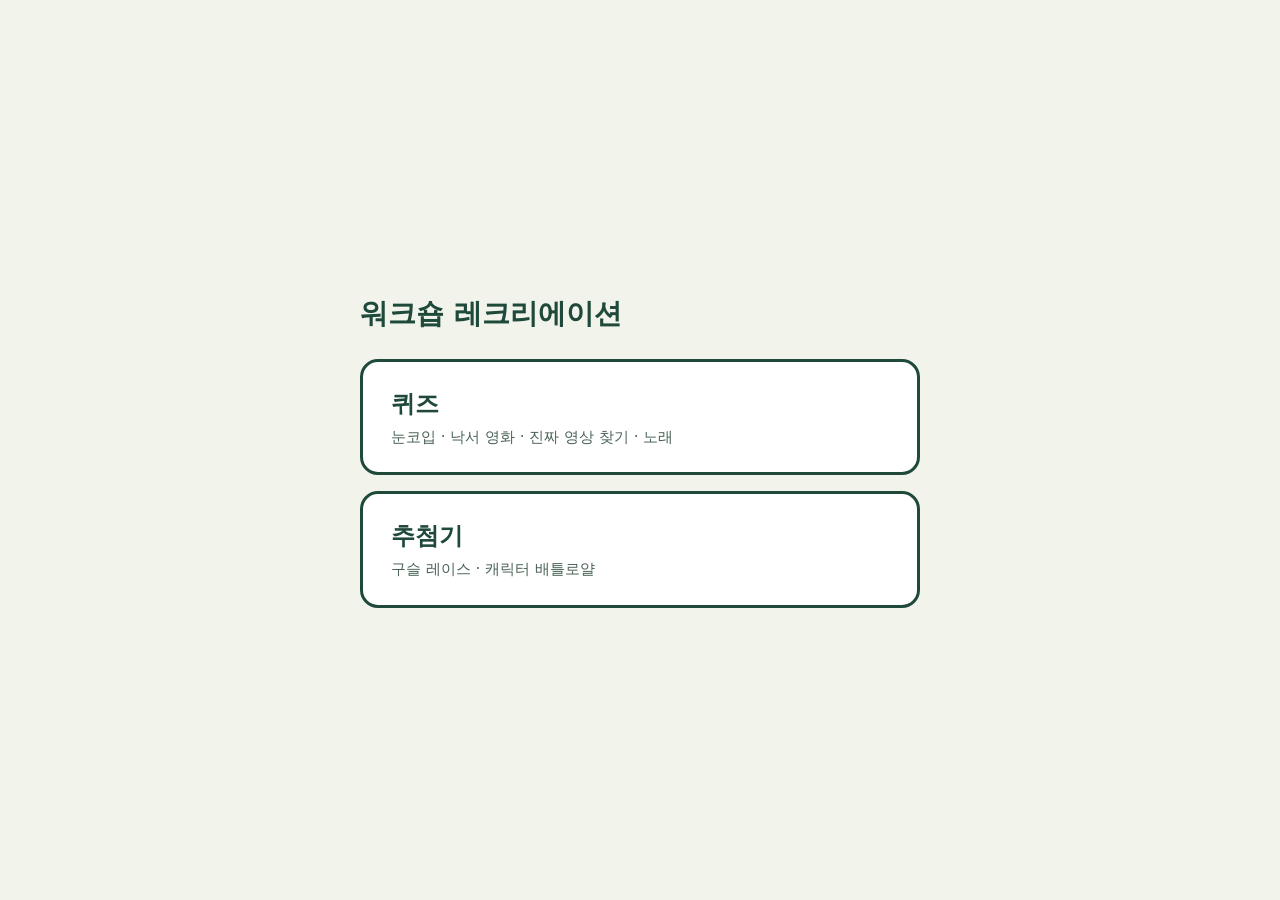
==== index.html @ b68941cd "워크숍 레크리에이션 배포 파일 (퀴즈 · 추첨기)" ====
<!doctype html>
<html lang="ko"><head><meta charset="utf-8"><meta name="viewport" content="width=device-width, initial-scale=1">
<title>워크숍 레크리에이션</title>
<style>
  :root{color-scheme:light}
  body{margin:0;min-height:100vh;display:grid;place-items:center;background:#f2f4ec;color:#1f4a3b;font:16px/1.5 system-ui,-apple-system,"Malgun Gothic",sans-serif;padding:24px;box-sizing:border-box}
  main{display:grid;gap:16px;width:min(100%,560px)}
  h1{margin:0 0 8px;font-size:28px}
  a{display:block;padding:24px 28px;border-radius:18px;background:#fff;border:3px solid #1f4a3b;color:inherit;text-decoration:none;font-size:24px;font-weight:800}
  a span{display:block;font-size:15px;font-weight:500;color:#4c6457;margin-top:4px}
  a:hover,a:focus-visible{background:#d6ee6f;outline:none}
</style></head>
<body><main>
  <h1>워크숍 레크리에이션</h1>
  <a href="quiz/">퀴즈 <span>눈코입 · 낙서 영화 · 진짜 영상 찾기 · 노래</span></a>
  <a href="draw/">추첨기 <span>구슬 레이스 · 캐릭터 배틀로얄</span></a>
</main></body></html>
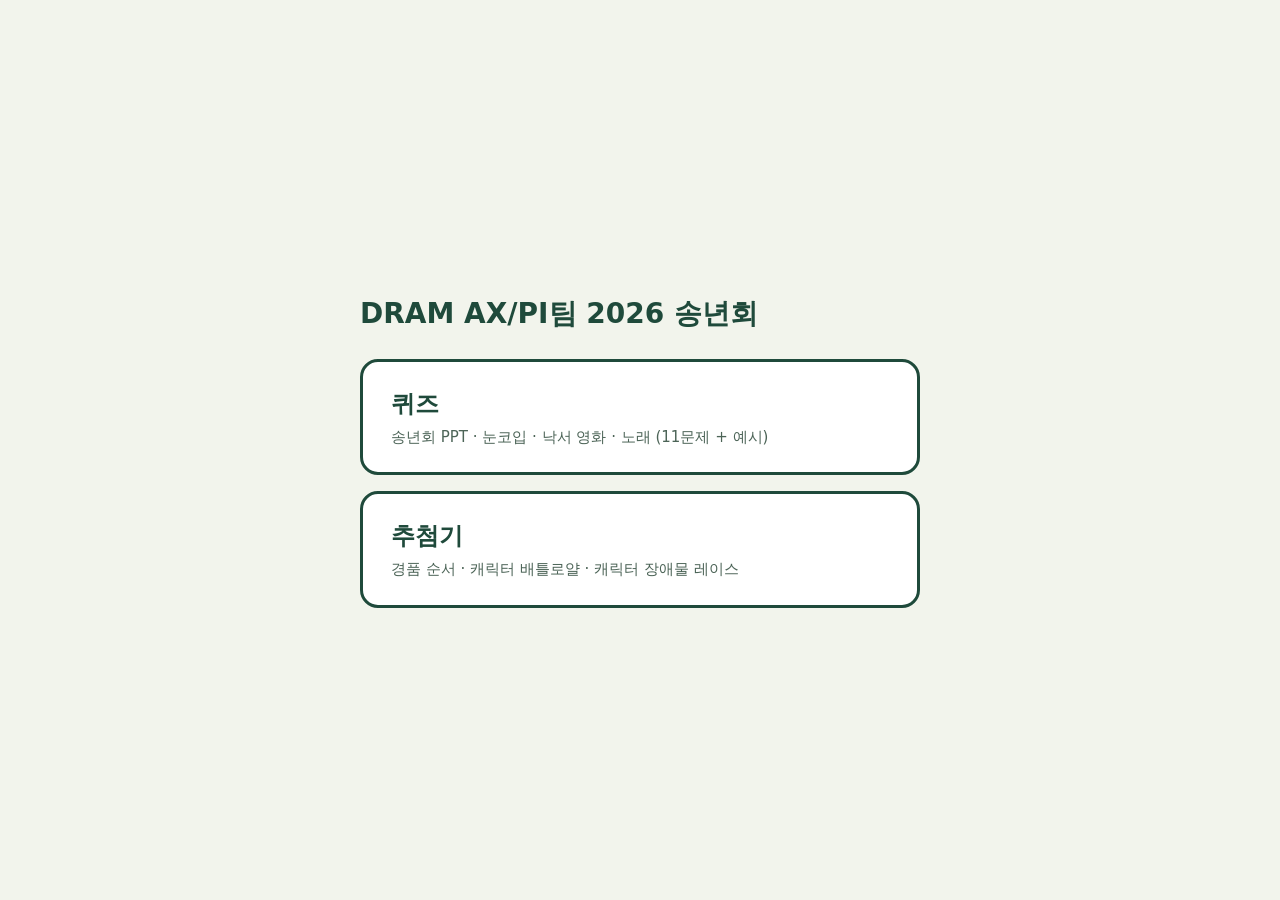
==== commit 646e3371: "송년회 배포본: 퀴즈 11문제(+예시), 추첨기(경품 순서·배틀로얄·장애물 레이스) Co-Authored-By: Claude Opus 5.5 <noreply@anthropic.co" ====
--- a/index.html
+++ b/index.html
@@ -1,6 +1,6 @@
 <!doctype html>
-<html lang="ko"><head><meta charset="utf-8"><meta name="viewport" content="width=device-width, initial-scale=1">
-<title>워크숍 레크리에이션</title>
+<html lang="ko"><head><meta charset="utf-8"><meta name="robots" content="noindex, nofollow"><meta name="viewport" content="width=device-width, initial-scale=1">
+<title>DRAM AX/PI팀 2026 송년회</title>
 <style>
   :root{color-scheme:light}
   body{margin:0;min-height:100vh;display:grid;place-items:center;background:#f2f4ec;color:#1f4a3b;font:16px/1.5 system-ui,-apple-system,"Malgun Gothic",sans-serif;padding:24px;box-sizing:border-box}
@@ -11,7 +11,7 @@
   a:hover,a:focus-visible{background:#d6ee6f;outline:none}
 </style></head>
 <body><main>
-  <h1>워크숍 레크리에이션</h1>
-  <a href="quiz/">퀴즈 <span>눈코입 · 낙서 영화 · 진짜 영상 찾기 · 노래</span></a>
-  <a href="draw/">추첨기 <span>구슬 레이스 · 캐릭터 배틀로얄</span></a>
+  <h1>DRAM AX/PI팀 2026 송년회</h1>
+  <a href="quiz/">퀴즈 <span>송년회 PPT · 눈코입 · 낙서 영화 · 노래 (11문제 + 예시)</span></a>
+  <a href="draw/">추첨기 <span>경품 순서 · 캐릭터 배틀로얄 · 캐릭터 장애물 레이스</span></a>
 </main></body></html>
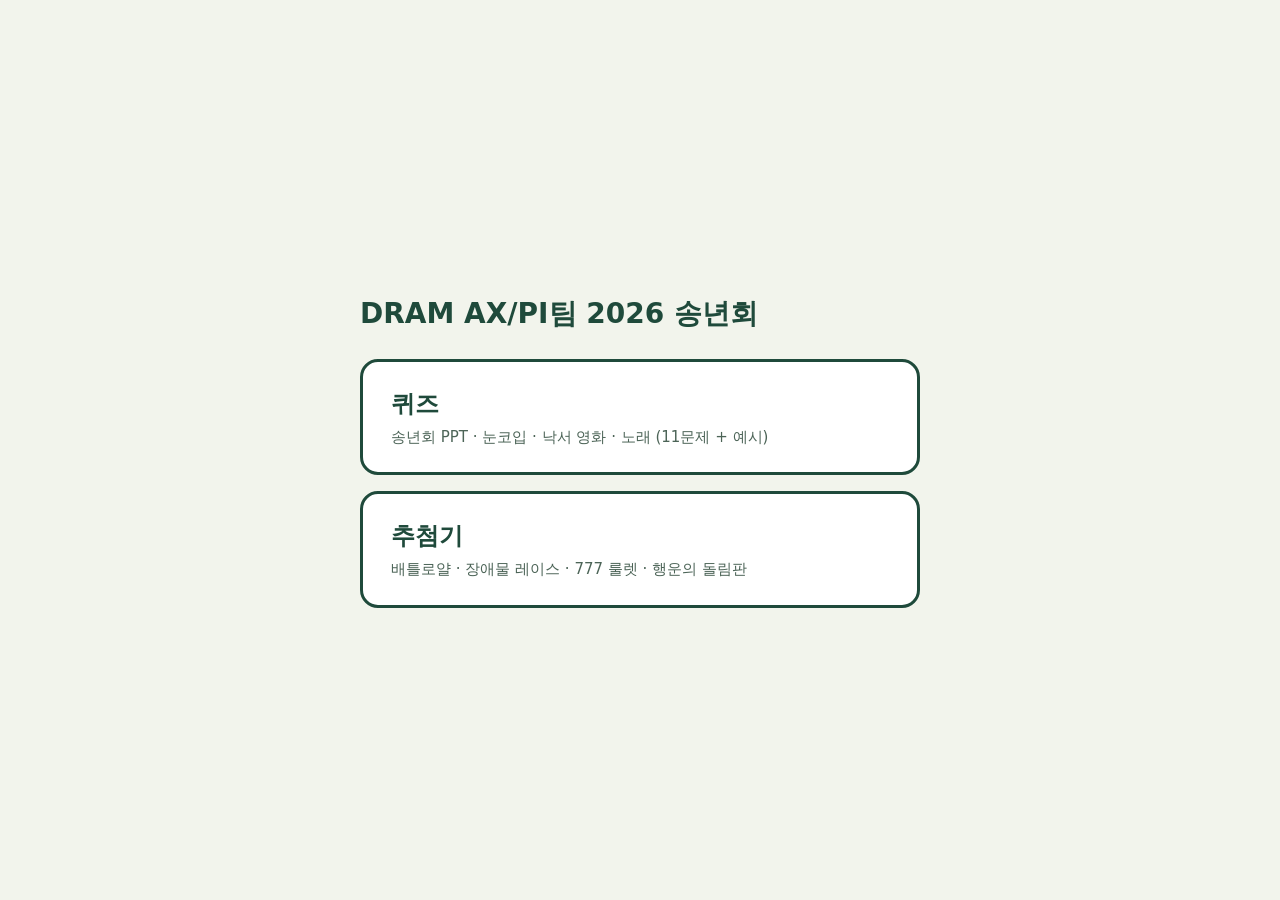
==== commit 45bbe9fc: "배포 갱신: 추첨기 개편 (선물 50개 묶음 관리, 777 룰렛, 행운의 돌림판, 꼴찌부터 레이스)" ====
--- a/index.html
+++ b/index.html
@@ -13,5 +13,5 @@
 <body><main>
   <h1>DRAM AX/PI팀 2026 송년회</h1>
   <a href="quiz/">퀴즈 <span>송년회 PPT · 눈코입 · 낙서 영화 · 노래 (11문제 + 예시)</span></a>
-  <a href="draw/">추첨기 <span>경품 순서 · 캐릭터 배틀로얄 · 캐릭터 장애물 레이스</span></a>
+  <a href="draw/">추첨기 <span>배틀로얄 · 장애물 레이스 · 777 룰렛 · 행운의 돌림판</span></a>
 </main></body></html>
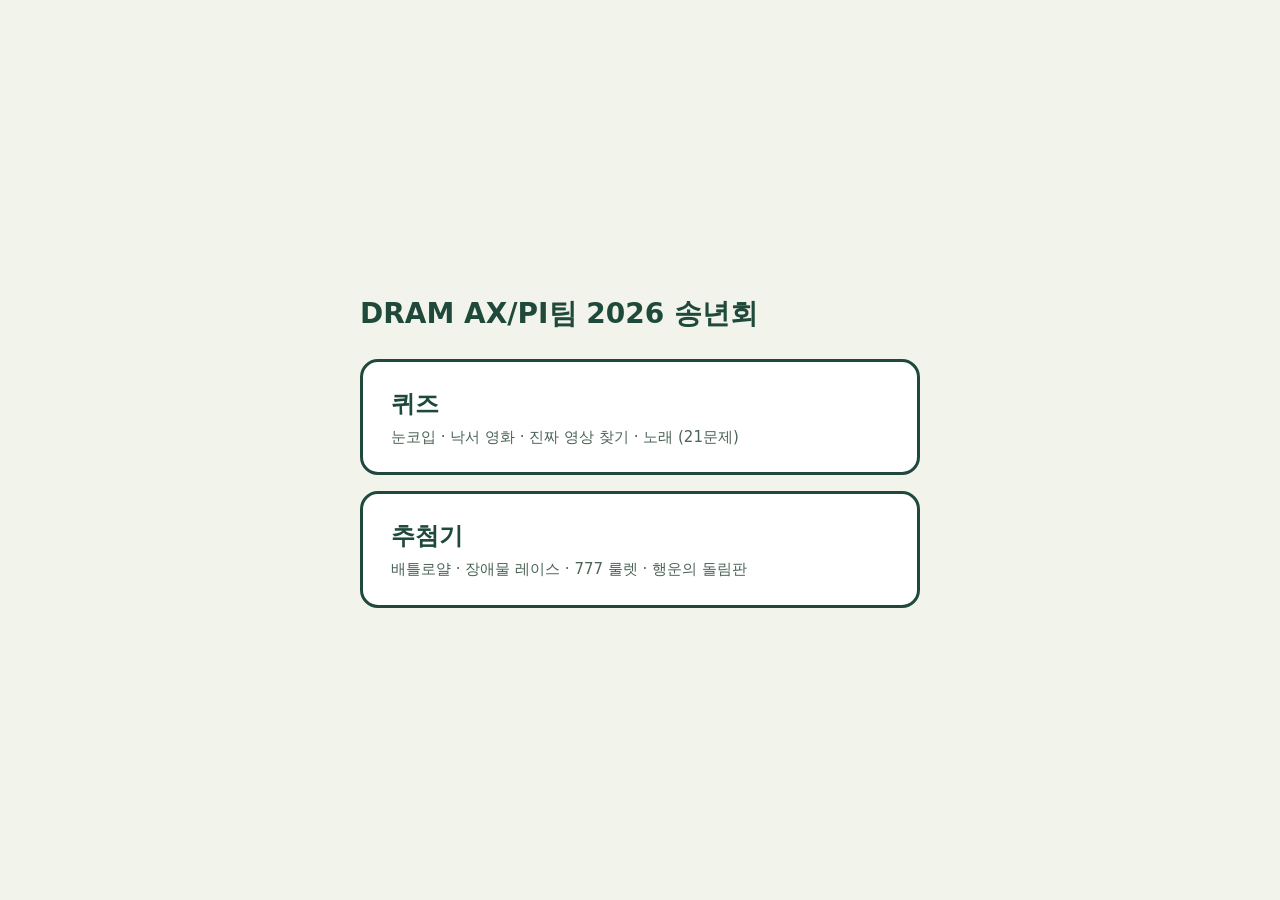
==== commit a19468a1: "배포 갱신: 퀴즈 21문제(진짜 영상 찾기 복귀) + 노래 음원 6곡" ====
--- a/index.html
+++ b/index.html
@@ -12,6 +12,6 @@
 </style></head>
 <body><main>
   <h1>DRAM AX/PI팀 2026 송년회</h1>
-  <a href="quiz/">퀴즈 <span>송년회 PPT · 눈코입 · 낙서 영화 · 노래 (11문제 + 예시)</span></a>
+  <a href="quiz/">퀴즈 <span>눈코입 · 낙서 영화 · 진짜 영상 찾기 · 노래 (21문제)</span></a>
   <a href="draw/">추첨기 <span>배틀로얄 · 장애물 레이스 · 777 룰렛 · 행운의 돌림판</span></a>
 </main></body></html>
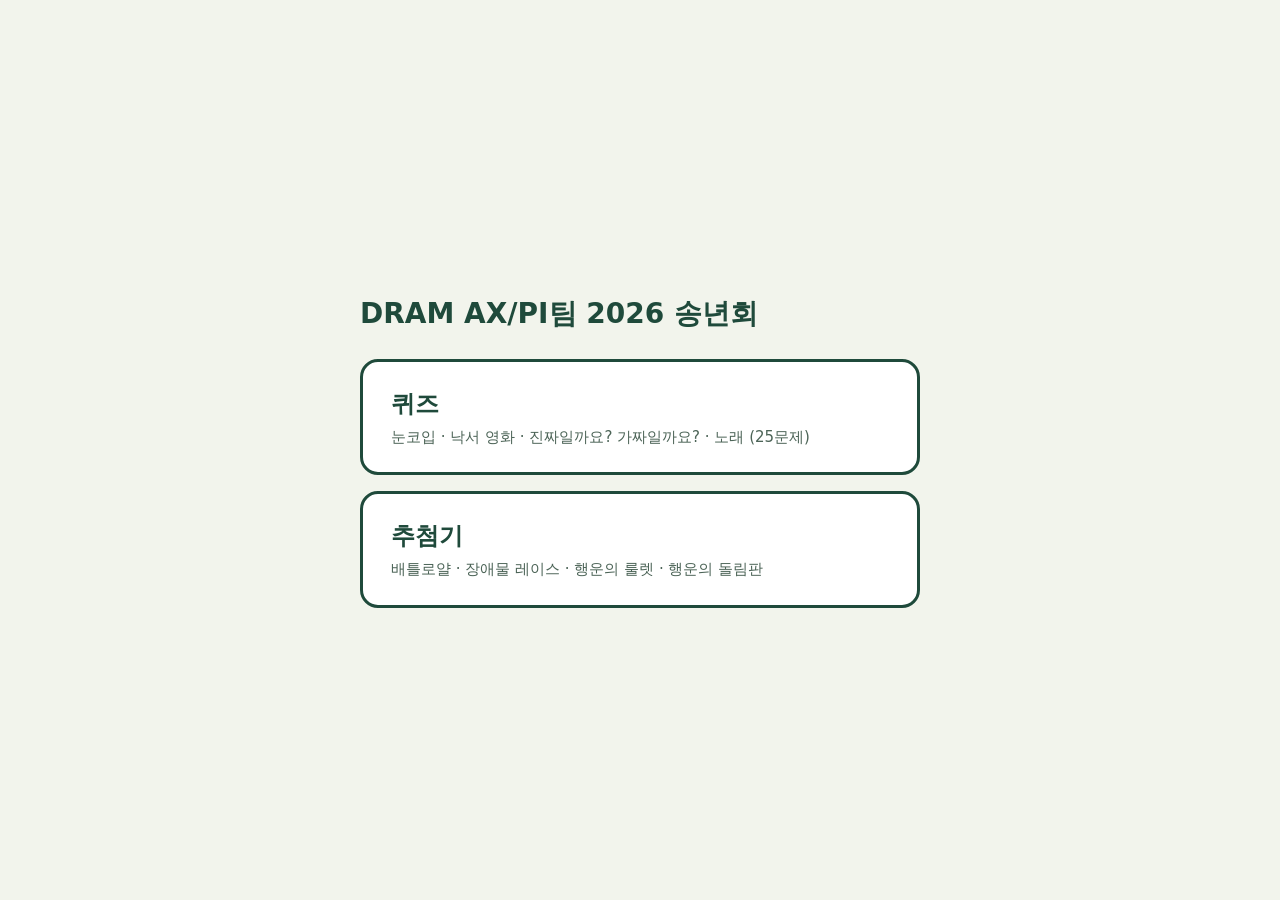
==== commit 0c0f3231: "배포 갱신: 퀴즈 O/X 10문제(총 25문제) + 행운의 룰렛 Co-Authored-By: Claude Opus 5.5 <noreply@anthropic.com> Claude-S" ====
--- a/index.html
+++ b/index.html
@@ -12,6 +12,6 @@
 </style></head>
 <body><main>
   <h1>DRAM AX/PI팀 2026 송년회</h1>
-  <a href="quiz/">퀴즈 <span>눈코입 · 낙서 영화 · 진짜 영상 찾기 · 노래 (21문제)</span></a>
-  <a href="draw/">추첨기 <span>배틀로얄 · 장애물 레이스 · 777 룰렛 · 행운의 돌림판</span></a>
+  <a href="quiz/">퀴즈 <span>눈코입 · 낙서 영화 · 진짜일까요? 가짜일까요? · 노래 (25문제)</span></a>
+  <a href="draw/">추첨기 <span>배틀로얄 · 장애물 레이스 · 행운의 룰렛 · 행운의 돌림판</span></a>
 </main></body></html>
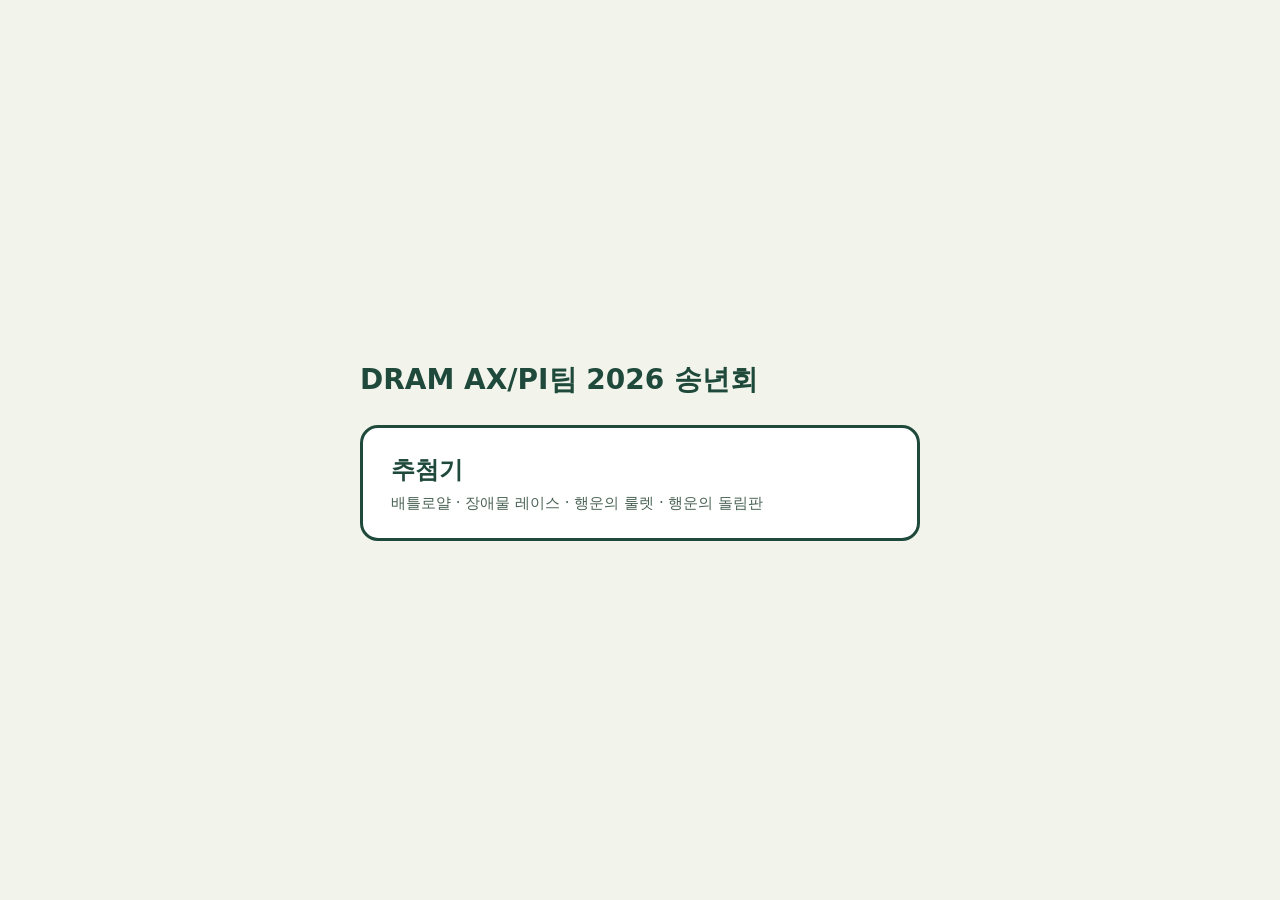
==== commit fa820559: "배포 갱신: 퀴즈 제외(추첨기만), 레이스 꼴찌 = 바샤커피 12입 Co-Authored-By: Claude Opus 5.5 <noreply@anthropic.com> Claude" ====
--- a/index.html
+++ b/index.html
@@ -12,6 +12,5 @@
 </style></head>
 <body><main>
   <h1>DRAM AX/PI팀 2026 송년회</h1>
-  <a href="quiz/">퀴즈 <span>눈코입 · 낙서 영화 · 진짜일까요? 가짜일까요? · 노래 (25문제)</span></a>
   <a href="draw/">추첨기 <span>배틀로얄 · 장애물 레이스 · 행운의 룰렛 · 행운의 돌림판</span></a>
 </main></body></html>
